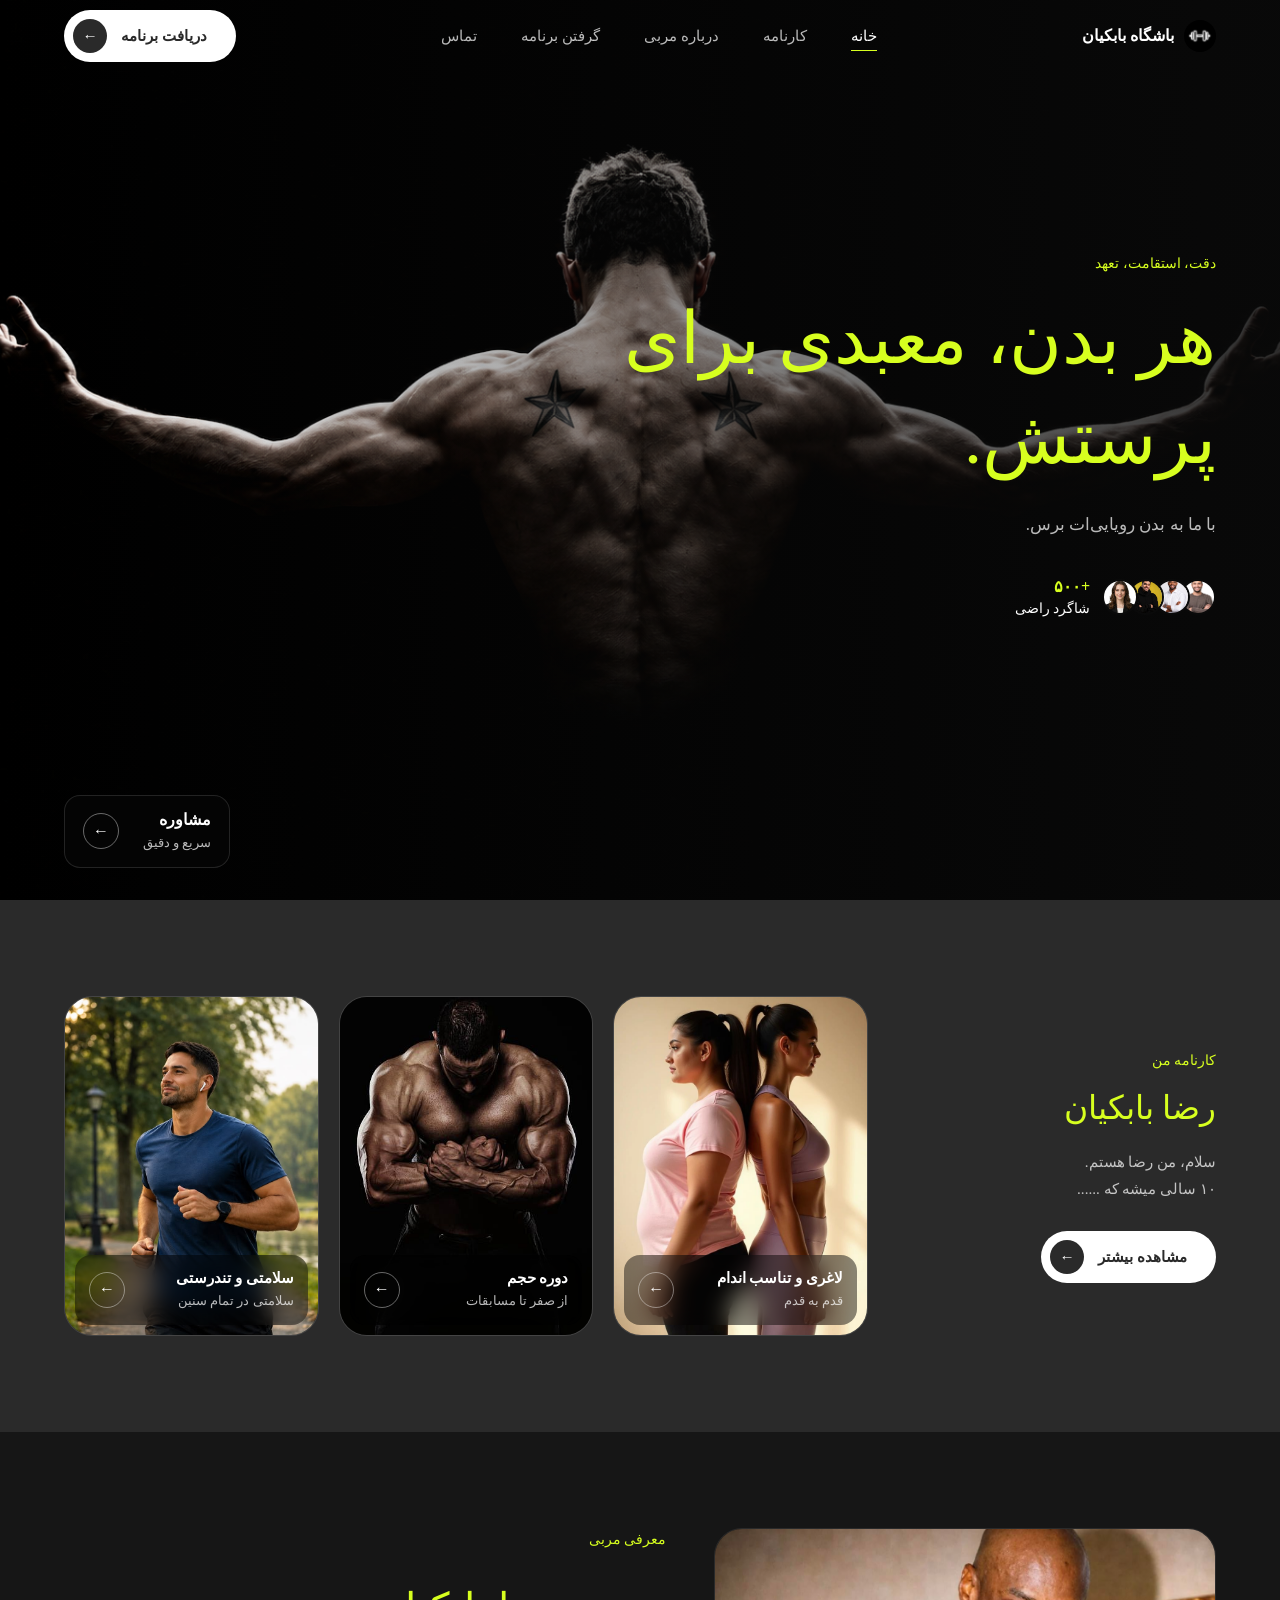
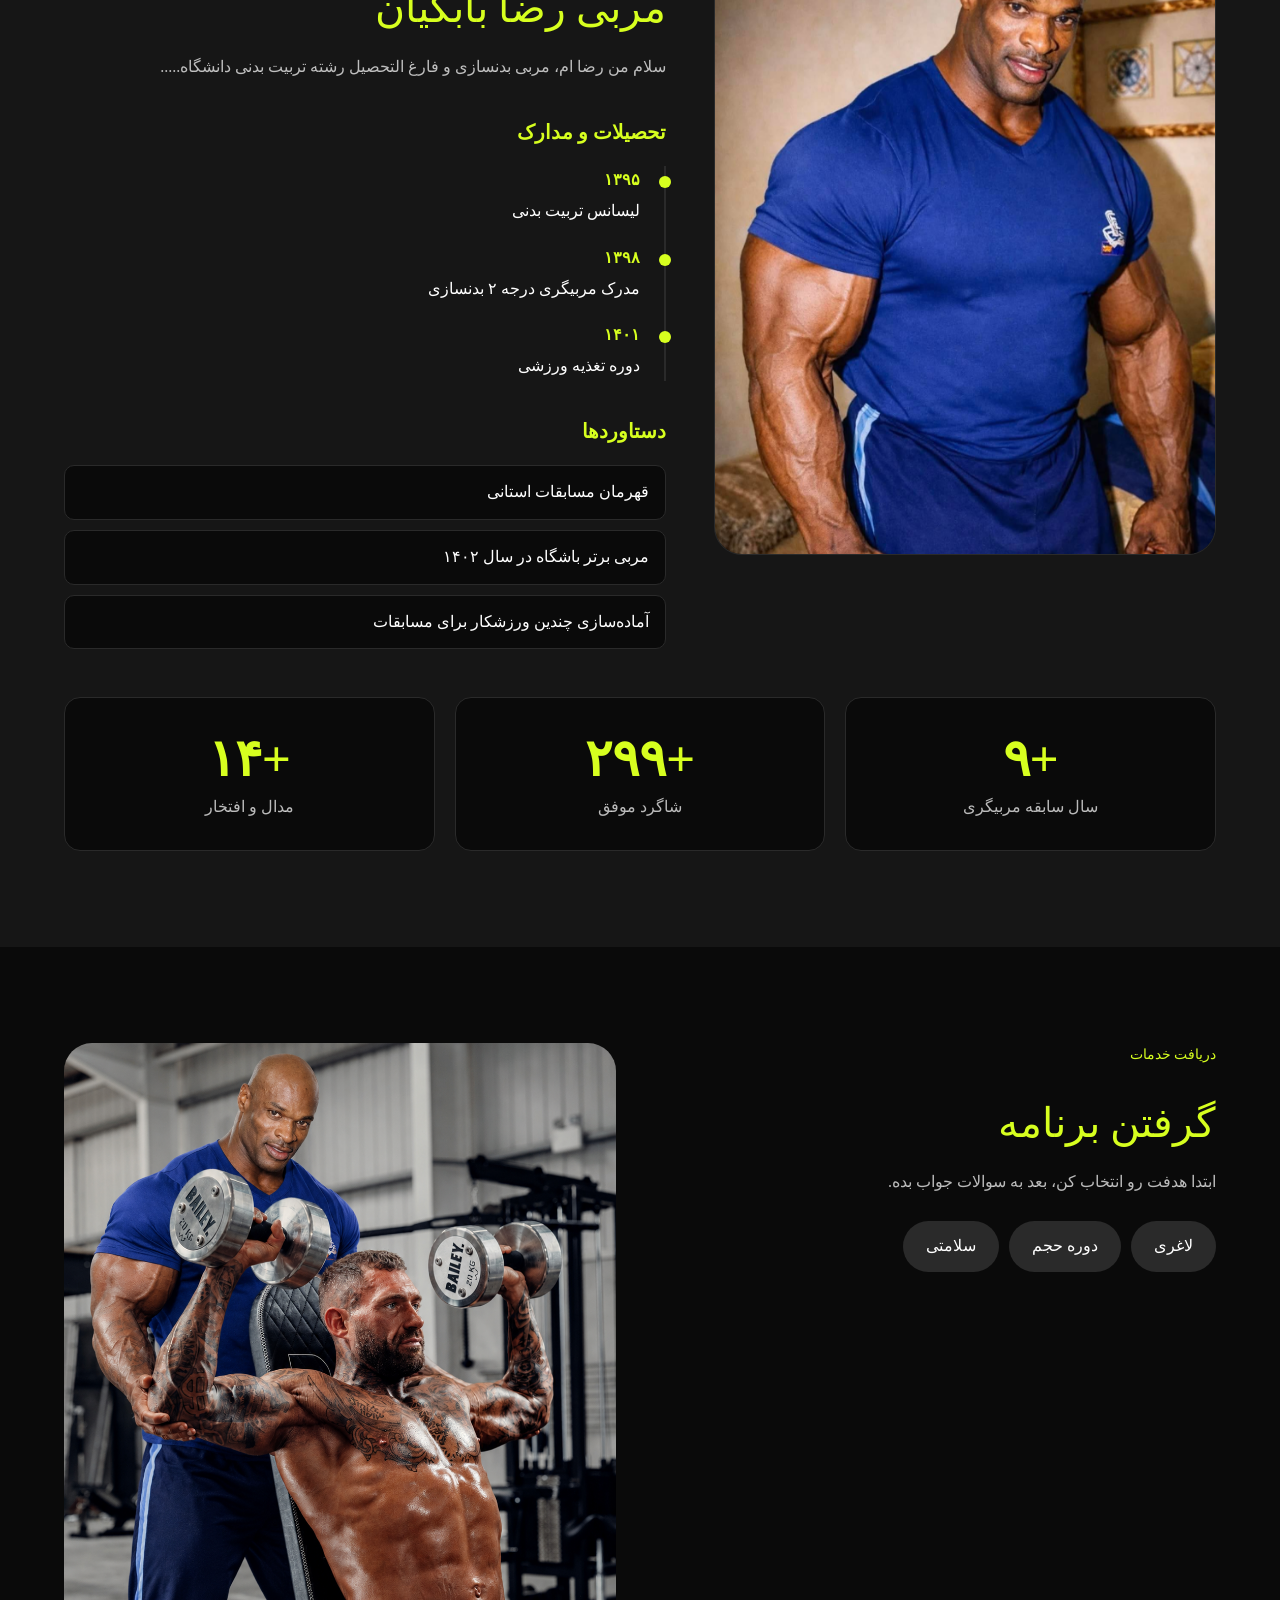
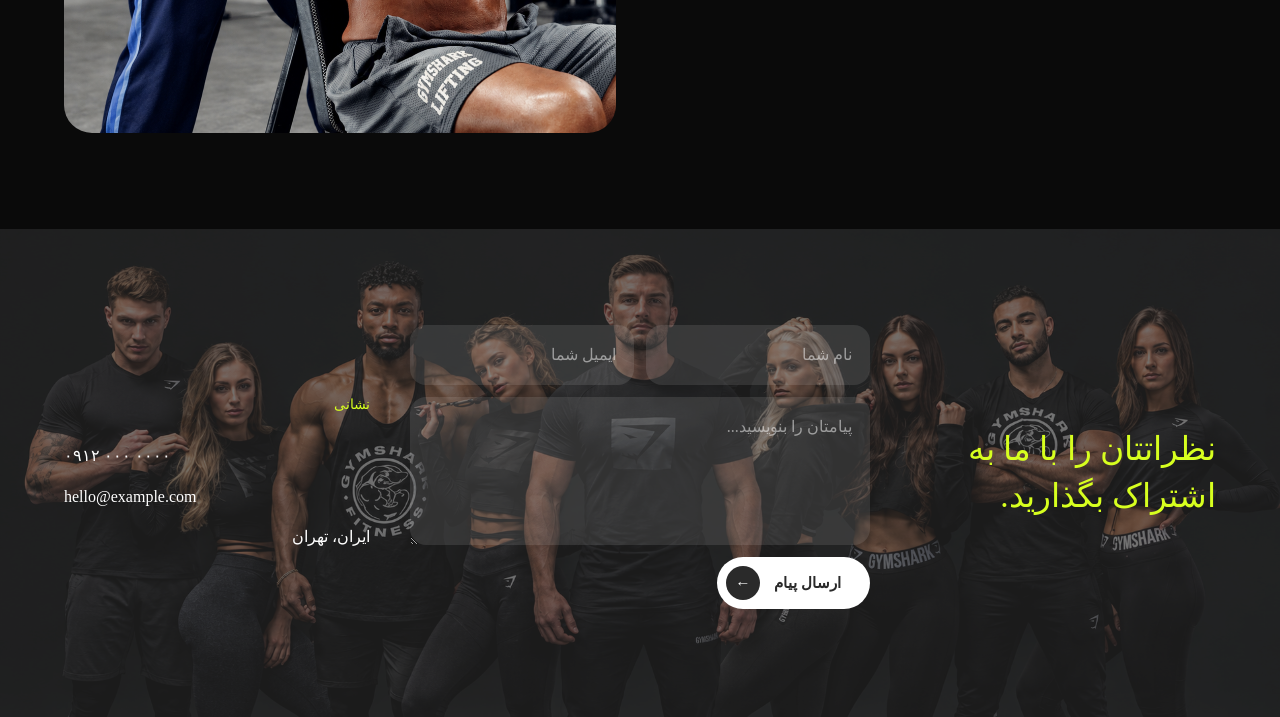
==== html/index.html @ 601b3864 "up" ====
<!DOCTYPE html>
<html lang="fa" dir="rtl">
<head>
  <meta charset="UTF-8">
  <meta name="viewport" content="width=device-width, initial-scale=1.0">
  <title>باشگاه بابکیان</title>
  <meta name="description" content="باشگاه یاور؛ مشاوره و برنامه ورزشی آنلاین برای لاغری، حجم و سلامتی.">
  <link rel="preload" href="../css/BYekan.ttf" as="font" type="font/ttf" crossorigin>
  <link rel="stylesheet" href="../css/index-style.css">
</head>
<body>

  <!-- هدر -->
  <header class="site-header">
    <a href="#home" class="logo">
      <img src="../pic/logo.jpg" alt="" class="logo-icon" width="32" height="32">
      <span>باشگاه بابکیان</span>
    </a>

    <button type="button" class="nav-toggle" aria-expanded="false" aria-controls="mainNav" aria-label="باز کردن منو">
      <span></span><span></span><span></span>
    </button>

    <nav class="main-nav" id="mainNav" aria-label="منوی اصلی">
      <ul>
        <li><a href="#home">خانه</a></li>
        <li><a href="#projects">کارنامه</a></li>
        <li><a href="#coach">درباره مربی</a></li>
        <li><a href="#plan">گرفتن برنامه</a></li>
        <li><a href="#contact">تماس</a></li>
        <li class="nav-cta"><a href="#plan" class="btn btn-light">دریافت برنامه</a></li>
      </ul>
    </nav>

    <a href="#plan" class="btn btn-light header-cta">دریافت برنامه</a>
  </header>

  <main>

    <!-- 1. HERO -->
    <section class="hero" id="home">
      <img src="../pic/hiro- section-banner.png" alt="" class="hero-bg" fetchpriority="high">

      <div class="hero-content">
        <p class="eyebrow">دقت، استقامت، تعهد</p>
        <h1>هر بدن، معبدی برای پرستش.</h1>
        <p class="hero-text">با ما به بدن رویایی‌ات برس.</p>

        <div class="clients-badge">
          <div class="avatars">
            <img src="../pic/h1.jpg" alt="" width="36" height="36">
            <img src="../pic/h2.jpg" alt="" width="36" height="36">
            <img src="../pic/h3.jpg" alt="" width="36" height="36">
            <img src="../pic/h4.jpg" alt="" width="36" height="36">
          </div>
          <p><strong>+۵۰۰</strong> شاگرد راضی</p>
        </div>
      </div>

      <a href="#plan" class="hero-card">
        <div>
          <h3>مشاوره</h3>
          <p>سریع و دقیق</p>
        </div>
        <span class="arrow" aria-hidden="true">←</span>
      </a>
    </section>

    <!-- 2. کارنامه -->
    <section class="projects" id="projects">
      <div class="projects-intro">
        <p class="eyebrow">کارنامه من</p>
        <h2>رضا بابکیان</h2>
        <p>سلام، من رضا هستم.<br>۱۰ سالی میشه که ......</p>
        <a href="#coach" class="btn btn-light">مشاهده بیشتر</a>
      </div>

      <div class="projects-grid">
        <article class="project-card">
          <img src="../pic/لاغری.jpg" alt="دوره لاغری و تناسب اندام" loading="lazy">
          <div class="project-info">
            <div>
              <h3>لاغری و تناسب اندام</h3>
              <p>قدم به قدم</p>
            </div>
            <a href="#plan" class="arrow" data-goal="weight-loss" aria-label="گرفتن برنامه لاغری">←</a>
          </div>
        </article>

        <article class="project-card">
          <img src="../pic/حجم.jpg" alt="دوره حجم" loading="lazy">
          <div class="project-info">
            <div>
              <h3>دوره حجم</h3>
              <p>از صفر تا مسابقات</p>
            </div>
            <a href="#plan" class="arrow" data-goal="muscle-gain" aria-label="گرفتن برنامه حجم">←</a>
          </div>
        </article>

        <article class="project-card">
          <img src="../pic/سلامتی.jpg" alt="دوره سلامتی و تندرستی" loading="lazy">
          <div class="project-info">
            <div>
              <h3>سلامتی و تندرستی</h3>
              <p>سلامتی در تمام سنین</p>
            </div>
            <a href="#plan" class="arrow" data-goal="health" aria-label="گرفتن برنامه سلامتی">←</a>
          </div>
        </article>
      </div>
    </section>

    <!-- 3. معرفی مربی -->
    <section class="coach" id="coach">
      <div class="coach-photo">
        <img src="../pic/couch.jpg" alt="مربی برخورداری، مربی بدنسازی و ووشو ساندا" loading="lazy">
      </div>

      <div class="coach-info">
        <p class="eyebrow">معرفی مربی</p>
        <h2>مربی رضا بابکیان</h2>
        <p class="coach-bio">سلام من رضا ام، مربی بدنسازی و فارغ التحصیل رشته تربیت بدنی دانشگاه.....</p>

        <h3>تحصیلات و مدارک</h3>
        <ul class="timeline">
          <li><span class="year">۱۳۹۵</span><p>لیسانس تربیت بدنی </p></li>
          <li><span class="year">۱۳۹۸</span><p>مدرک مربیگری درجه ۲ بدنسازی </p></li>
          <li><span class="year">۱۴۰۱</span><p>دوره تغذیه ورزشی </p></li>
        </ul>

        <h3>دستاوردها</h3>
        <ul class="achievements">
          <li>قهرمان مسابقات استانی </li>
          <li>مربی برتر باشگاه در سال ۱۴۰۲ </li>
          <li>آماده‌سازی چندین ورزشکار برای مسابقات </li>
        </ul>
      </div>

      <div class="coach-stats">
        <div class="stat">
          <p class="stat-number"><span class="count" data-target="10">۱۰</span>+</p>
          <p class="stat-label">سال سابقه مربیگری</p>
        </div>
        <div class="stat">
          <p class="stat-number"><span class="count" data-target="300">۳۰۰</span>+</p>
          <p class="stat-label">شاگرد موفق</p>
        </div>
        <div class="stat">
          <p class="stat-number"><span class="count" data-target="15">۱۵</span>+</p>
          <p class="stat-label">مدال و افتخار</p>
        </div>
      </div>
    </section>

    <!-- 4. گرفتن برنامه -->
    <section class="plan" id="plan">
      <div class="plan-content">
        <p class="eyebrow">دریافت خدمات</p>
        <h2>گرفتن برنامه</h2>
        <p class="plan-lead">ابتدا هدفت رو انتخاب کن، بعد به سوالات جواب بده.</p>

        <div class="goal-menu" role="group" aria-label="هدف تمرینی">
          <button type="button" class="goal-btn" data-goal="weight-loss" aria-pressed="false">لاغری</button>
          <button type="button" class="goal-btn" data-goal="muscle-gain" aria-pressed="false">دوره حجم</button>
          <button type="button" class="goal-btn" data-goal="health" aria-pressed="false">سلامتی</button>
        </div>

        <form class="plan-form" id="planForm" hidden>
          <fieldset class="common">
            <legend class="sr-only">اطلاعات شما</legend>
            <input type="text" name="name" placeholder="نام و نام خانوادگی" autocomplete="name" required>
            <input type="tel" name="phone" placeholder="شماره تماس" autocomplete="tel" inputmode="tel" required>
            <input type="number" name="age" placeholder="سن" inputmode="numeric" min="10" max="90" required>
            <input type="number" name="height" placeholder="قد (سانتی‌متر)" inputmode="numeric" min="120" max="230" required>
            <input type="number" name="weight" placeholder="وزن (کیلوگرم)" inputmode="decimal" min="30" max="250" required>
          </fieldset>

          <fieldset class="goal-fields" data-goal="weight-loss" hidden disabled>
            <legend class="sr-only">سوالات لاغری</legend>
            <input type="number" name="targetWeight" placeholder="وزن هدف (کیلوگرم)" inputmode="decimal" min="30" max="250" required>
            <select name="activity" required>
              <option value="">سطح فعالیت روزانه</option>
              <option>کم</option>
              <option>متوسط</option>
              <option>زیاد</option>
            </select>
            <textarea name="dietNotes" placeholder="حساسیت یا محدودیت غذایی (اختیاری)"></textarea>
          </fieldset>

          <fieldset class="goal-fields" data-goal="muscle-gain" hidden disabled>
            <legend class="sr-only">سوالات دوره حجم</legend>
            <select name="level" required>
              <option value="">سابقه تمرین با وزنه</option>
              <option>مبتدی</option>
              <option>متوسط</option>
              <option>حرفه‌ای</option>
            </select>
            <select name="days" required>
              <option value="">تعداد روز تمرین در هفته</option>
              <option>۳ روز</option>
              <option>۴ روز</option>
              <option>۵ روز</option>
            </select>
            <select name="place" required>
              <option value="">محل تمرین</option>
              <option>باشگاه</option>
              <option>خانه</option>
            </select>
          </fieldset>

          <fieldset class="goal-fields" data-goal="health" hidden disabled>
            <legend class="sr-only">سوالات سلامتی</legend>
            <textarea name="medical" placeholder="بیماری یا آسیب‌دیدگی (در صورت وجود)"></textarea>
            <select name="healthGoal" required>
              <option value="">هدف اصلی</option>
              <option>تناسب اندام عمومی</option>
              <option>کاهش درد و بهبود حرکات</option>
              <option>افزایش انرژی و انعطاف</option>
            </select>
            <select name="healthDays" required>
              <option value="">تعداد روز تمرین در هفته</option>
              <option>۲ تا ۳ روز</option>
              <option>۴ تا ۵ روز</option>
            </select>
          </fieldset>

          <button type="submit" class="plan-submit">ثبت درخواست</button>
          <p class="form-msg" id="formMsg" aria-live="polite"></p>
        </form>
      </div>

      <div class="plan-photo">
        <img src="../pic/real couch.png" alt="مربی برخورداری در حال تمرین با شاگرد" loading="lazy">
      </div>
    </section>

    <!-- 5. تماس -->
    <section class="contact" id="contact">
      <img src="../pic/Gymshark Team in Dramatic Studio Portrait.png" alt="" class="contact-bg" loading="lazy">

      <div class="contact-intro">
        <h2>نظراتتان را با ما به اشتراک بگذارید.</h2>
      </div>

      <form class="contact-form" id="contactForm" action="#" method="post">
        <label for="name" class="sr-only">نام شما</label>
        <input type="text" id="name" name="name" placeholder="نام شما" autocomplete="name" required>

        <label for="email" class="sr-only">ایمیل شما</label>
        <input type="email" id="email" name="email" placeholder="ایمیل شما" autocomplete="email" required>

        <label for="message" class="sr-only">پیام شما</label>
        <textarea id="message" name="message" placeholder="پیامتان را بنویسید..." rows="4" required></textarea>

        <button type="submit" class="btn btn-light">ارسال پیام</button>
        <p class="form-msg" id="contactMsg" aria-live="polite"></p>
      </form>

      <address class="contact-info">
        <p class="eyebrow">نشانی</p>
        <!-- این سه مورد رو با اطلاعات واقعی عوض کن -->
        <a href="tel:+989120000000">۰۹۱۲ ۰۰۰ ۰۰۰۰</a>
        <a href="mailto:hello@example.com">hello@example.com</a>
        <span>ایران، تهران</span>
      </address>
    </section>

  </main>

  <script src="../js/script.js" defer></script>
</body>
</html>
---- css/index-style.css ----
/* ---------- Font ---------- */
@font-face {
  font-family: 'helena';
  src: url('BYekan.ttf') format('truetype');
  font-display: swap;
}

:root {
  /* Colors */
  --color-bg: #0A0A0A;
  --color-card: #161616;
  --color-dark: #2A2A2A;
  --color-text: #D7FF1F;                    /* لیمویی: تیترها و تاکیدها */
  --color-muted: #0A0A0A;                   /* فقط برای متن روی دکمه‌های لیمویی */
  --color-light: #FFFFFF;
  --color-soft: rgb(255 255 255 / 0.72);    /* متن ثانویه روی پس‌زمینه تیره */
  --color-line: rgb(255 255 255 / 0.12);    /* خط و حاشیه روی پس‌زمینه تیره */
  --color-error: #ff6b6b;

  /* Corner radius */
  --radius-sm: 10px;
  --radius-md: 16px;
  --radius-lg: 28px;
  --radius-pill: 999px;

  /* Spacing */
  --page-padding-x: 5%;
  --section-padding-y: clamp(56px, 9vw, 96px);
  --content-pad-x: max(var(--page-padding-x), calc((100vw - 1280px) / 2));
  --header-h: 72px;
}

/* ---------- Reset & base ---------- */
*,
*::before,
*::after {
  box-sizing: border-box;
  margin: 0;
  padding: 0;
}

html {
  scroll-behavior: smooth;
  scroll-padding-top: var(--header-h);
}

body {
  font-family: 'helena';
  color: var(--color-light);
  background: var(--color-bg);
  line-height: 1.8;
}

img {
  display: block;
  max-width: 100%;
}

a {
  color: inherit;
  text-decoration: none;
}

ul {
  list-style: none;
}

button,
input,
select,
textarea {
  font: inherit;
  color: inherit;
}

:focus-visible {
  outline: 2px solid var(--color-text);
  outline-offset: 3px;
}

[hidden] {
  display: none !important;
}

.sr-only {
  position: absolute;
  width: 1px;
  height: 1px;
  padding: 0;
  margin: -1px;
  overflow: hidden;
  clip: rect(0, 0, 0, 0);
  white-space: nowrap;
  border: 0;
}

/* ---------- Shared ---------- */
.eyebrow {
  margin-bottom: 12px;
  font-size: 0.85rem;
  color: var(--color-text);
}

h1,
h2 {
  font-weight: 500;
  line-height: 1.4;
  color: var(--color-text);
}

h2 {
  font-size: clamp(1.8rem, 3.2vw, 2.6rem);
}

.btn {
  display: inline-flex;
  justify-content: center;
  align-items: center;
  gap: 14px;
  width: fit-content;
  padding-block: 8px;
  padding-inline: 28px 8px;
  border: 1px solid transparent;
  border-radius: var(--radius-pill);
  font-size: 0.95rem;
  font-weight: 600;
  cursor: pointer;
  transition: transform 0.2s ease, opacity 0.2s ease;
}

.btn:hover {
  transform: translateY(-2px);
  opacity: 0.9;
}

.btn::after {
  content: "←";
  display: grid;
  place-items: center;
  width: 34px;
  height: 34px;
  border-radius: 50%;
}

.btn-light {
  background: var(--color-light);
  color: var(--color-dark);
}

.btn-light::after {
  background: var(--color-dark);
  color: var(--color-light);
}

.arrow {
  display: flex;
  justify-content: center;
  align-items: center;
  flex-shrink: 0;
  width: 36px;
  height: 36px;
  border: 1px solid rgb(255 255 255 / 0.4);
  border-radius: 50%;
  transition: background 0.2s ease, color 0.2s ease, border-color 0.2s ease;
}

.arrow:hover {
  background: var(--color-text);
  border-color: var(--color-text);
  color: var(--color-muted);
}

.form-msg {
  color: var(--color-text);
  text-align: center;
}

.form-msg.error {
  color: var(--color-error);
}

/* فیلدهای مشترک دو فرم */
.plan-form input,
.plan-form select,
.plan-form textarea,
.contact-form input,
.contact-form textarea {
  width: 100%;
  padding: 12px 16px;
  background: var(--color-bg);
  border: 1px solid var(--color-dark);
  border-radius: var(--radius-sm);
}

.plan-form ::placeholder,
.contact-form ::placeholder {
  color: var(--color-light);
  opacity: 0.5;
}

/* عدد و شماره و ایمیل چپ‌به‌راست تایپ میشن ولی راست‌چین دیده میشن */
input[type="tel"],
input[type="number"],
input[type="email"] {
  direction: ltr;
  text-align: right;
}

input[type="number"] {
  -moz-appearance: textfield;
  appearance: textfield;
}

input[type="number"]::-webkit-outer-spin-button,
input[type="number"]::-webkit-inner-spin-button {
  -webkit-appearance: none;
  margin: 0;
}

/* ==========================================================
   هدر
   ========================================================== */
.site-header {
  position: fixed;
  inset: 0 0 auto 0;
  z-index: 100;
  display: flex;
  align-items: center;
  gap: 24px;
  height: var(--header-h);
  padding-inline: var(--content-pad-x);
  transition: background 0.3s ease;
}

.site-header.scrolled,
.site-header.open {
  background: rgb(10 10 10 / 0.88);
  -webkit-backdrop-filter: blur(14px);
  backdrop-filter: blur(14px);
  box-shadow: 0 1px 0 var(--color-line);
}

.logo {
  display: flex;
  align-items: center;
  flex-shrink: 0;
  gap: 10px;
  font-weight: 600;
}

.logo-icon {
  width: 32px;
  height: 32px;
  border-radius: 50%;
  object-fit: cover;
}

.main-nav {
  flex: 1;
}

.main-nav ul {
  display: flex;
  justify-content: center;
  gap: clamp(20px, 3.5vw, 44px);
}

.main-nav a:not(.btn) {
  padding-bottom: 6px;
  font-size: 0.95rem;
  color: var(--color-soft);
  border-bottom: 1px solid transparent;
  transition: color 0.2s ease, border-color 0.2s ease;
}

.main-nav a:not(.btn).active,
.main-nav a:not(.btn):hover {
  color: var(--color-light);
  border-bottom-color: var(--color-text);
}

.nav-cta,
.nav-toggle {
  display: none;
}

.nav-toggle {
  flex-direction: column;
  justify-content: center;
  gap: 5px;
  width: 44px;
  height: 44px;
  padding: 0 11px;
  background: none;
  border: 1px solid var(--color-line);
  border-radius: var(--radius-sm);
  cursor: pointer;
}

.nav-toggle span {
  display: block;
  height: 2px;
  background: var(--color-light);
  border-radius: 2px;
  transition: transform 0.25s ease, opacity 0.25s ease;
}

.site-header.open .nav-toggle span:nth-child(1) { transform: translateY(7px) rotate(45deg); }
.site-header.open .nav-toggle span:nth-child(2) { opacity: 0; }
.site-header.open .nav-toggle span:nth-child(3) { transform: translateY(-7px) rotate(-45deg); }

/* ==========================================================
   1. HERO
   ========================================================== */
.hero {
  position: relative;
  display: flex;
  flex-direction: column;
  justify-content: center;
  min-height: 100vh;
  min-height: 100svh;
  overflow: hidden;
}

.hero-bg {
  position: absolute;
  inset: 0;
  width: 100%;
  height: 100%;
  object-fit: cover;
}

.hero::before {
  content: "";
  position: absolute;
  inset: 0;
  z-index: 1;
  background: linear-gradient(270deg, rgb(10 10 10 / 0.85), rgb(10 10 10 / 0.25) 70%, transparent);
}

.hero-content {
  position: relative;
  z-index: 2;
  width: min(640px, calc(100% - 2 * var(--content-pad-x)));
  margin-inline-start: var(--content-pad-x);
  padding: calc(var(--header-h) + 48px) 0 150px;
}

.hero-content h1 {
  margin-bottom: 20px;
  font-size: clamp(2.4rem, 6vw, 4.5rem);
}

.hero-text {
  max-width: 380px;
  margin-bottom: 36px;
  font-size: 1.05rem;
  color: var(--color-soft);
}

.clients-badge {
  display: flex;
  align-items: center;
  gap: 12px;
  font-size: 0.85rem;
  line-height: 1.4;
}

.clients-badge strong {
  display: block;
  font-size: 1rem;
  color: var(--color-text);
}

.avatars {
  display: flex;
}

.avatars img {
  width: 36px;
  height: 36px;
  margin-inline-start: -10px;
  border: 2px solid var(--color-bg);
  border-radius: 50%;
  object-fit: cover;
}

.avatars img:first-child {
  margin-inline-start: 0;
}

.hero-card {
  position: absolute;
  inset-inline-end: var(--content-pad-x);
  bottom: 32px;
  z-index: 2;
  display: flex;
  align-items: center;
  gap: 24px;
  padding: 12px 18px;
  background: rgb(10 10 10 / 0.45);
  border: 1px solid var(--color-line);
  border-radius: var(--radius-md);
  -webkit-backdrop-filter: blur(14px);
  backdrop-filter: blur(14px);
}

.hero-card h3 {
  font-size: 1rem;
  font-weight: 600;
  line-height: 1.5;
}

.hero-card p {
  font-size: 0.8rem;
  color: var(--color-soft);
}

/* ==========================================================
   2. کارنامه
   ========================================================== */
.projects {
  display: grid;
  grid-template-columns: minmax(220px, 300px) 1fr;
  gap: 48px;
  align-items: center;
  padding: var(--section-padding-y) var(--content-pad-x);
  background: var(--color-dark);
}

.projects-intro h2 {
  margin-bottom: 16px;
  font-size: clamp(1.8rem, 2.6vw, 2.4rem);
}

.projects-intro > p:not(.eyebrow) {
  margin-bottom: 28px;
  font-size: 0.95rem;
  color: var(--color-soft);
}

.projects-grid {
  display: grid;
  grid-template-columns: repeat(3, 1fr);
  gap: 20px;
}

.project-card {
  position: relative;
  aspect-ratio: 3 / 4;
  overflow: hidden;
  border: 1px solid var(--color-line);
  border-radius: var(--radius-lg);
}

.project-card img {
  position: absolute;
  inset: 0;
  width: 100%;
  height: 100%;
  object-fit: cover;
  transition: transform 0.5s ease;
}

.project-card:hover img {
  transform: scale(1.05);
}

.project-info {
  position: absolute;
  inset: auto 10px 10px 10px;
  display: flex;
  align-items: center;
  justify-content: space-between;
  gap: 10px;
  padding: 12px 14px;
  background: rgb(0 0 0 / 0.45);
  border-radius: var(--radius-md);
  -webkit-backdrop-filter: blur(12px);
  backdrop-filter: blur(12px);
}

.project-info h3 {
  font-size: 0.95rem;
  font-weight: 600;
  line-height: 1.5;
}

.project-info p {
  font-size: 0.8rem;
  color: var(--color-soft);
}

/* ==========================================================
   3. معرفی مربی
   ========================================================== */
.coach {
  display: grid;
  grid-template-columns: 1fr 1.2fr;
  gap: 48px;
  align-items: start;
  padding: var(--section-padding-y) var(--content-pad-x);
  background: var(--color-card);
}

.coach-photo,
.plan-photo {
  /* position: sticky; */
  top: calc(var(--header-h) + 24px);
}

.coach-photo img,
.plan-photo img {
  width: 100%;
  aspect-ratio: 4 / 5;
  object-fit: cover;
  border-radius: var(--radius-lg);
}

.coach-photo img {
  border: 1px solid var(--color-dark);
}

.coach-info {
  display: flex;
  flex-direction: column;
  gap: 16px;
}

.coach-info h3 {
  margin-top: 16px;
  font-size: 1.25rem;
  color: var(--color-text);
}

.coach-bio {
  color: var(--color-soft);
}

.timeline {
  display: flex;
  flex-direction: column;
  gap: 18px;
  padding-inline-start: 24px;
  border-inline-start: 2px solid var(--color-dark);
}

.timeline li {
  position: relative;
  display: flex;
  flex-direction: column;
  gap: 2px;
}

.timeline li::before {
  content: "";
  position: absolute;
  inset-inline-start: -31px;
  top: 10px;
  width: 12px;
  height: 12px;
  background: var(--color-text);
  border-radius: var(--radius-pill);
}

.timeline .year {
  font-weight: 700;
  color: var(--color-text);
}

.achievements {
  display: grid;
  gap: 10px;
}

.achievements li {
  padding: 12px 16px;
  background: var(--color-bg);
  border: 1px solid var(--color-dark);
  border-radius: var(--radius-sm);
}

.coach-stats {
  grid-column: 1 / -1;
  display: grid;
  grid-template-columns: repeat(auto-fit, minmax(160px, 1fr));
  gap: 20px;
}

.stat {
  padding: 28px 16px;
  text-align: center;
  background: var(--color-bg);
  border: 1px solid var(--color-dark);
  border-radius: var(--radius-md);
}

.stat-number {
  direction: ltr;
  font-size: clamp(2rem, 5vw, 3.2rem);
  font-weight: 700;
  line-height: 1.3;
  color: var(--color-text);
}

.stat-label {
  color: var(--color-soft);
}

/* ==========================================================
   4. گرفتن برنامه
   ========================================================== */
.plan {
  display: grid;
  grid-template-columns: 1fr 1fr;
  gap: 48px;
  align-items: start;
  padding: var(--section-padding-y) var(--content-pad-x);
}

.plan-content {
  display: flex;
  flex-direction: column;
  gap: 16px;
}

.plan-lead {
  color: var(--color-soft);
}

.goal-menu {
  display: flex;
  flex-wrap: wrap;
  gap: 10px;
  margin-top: 8px;
}

.goal-btn {
  padding: 10px 22px;
  background: var(--color-dark);
  border: 1px solid transparent;
  border-radius: var(--radius-pill);
  cursor: pointer;
  transition: background-color 0.2s, color 0.2s, border-color 0.2s;
}

.goal-btn:hover {
  border-color: var(--color-text);
}

.goal-btn.active {
  background: var(--color-text);
  color: var(--color-muted);
}

.plan-form {
  display: flex;
  flex-direction: column;
  gap: 16px;
  padding: 24px;
  background: var(--color-card);
  border: 1px solid var(--color-dark);
  border-radius: var(--radius-lg);
}

.plan-form:not([hidden]),
.goal-fields:not([hidden]) {
  animation: fadeUp 0.35s ease;
}

@keyframes fadeUp {
  from { opacity: 0; transform: translateY(12px); }
  to   { opacity: 1; transform: none; }
}

.plan-form fieldset {
  display: grid;
  grid-template-columns: repeat(auto-fit, minmax(170px, 1fr));
  gap: 12px;
  min-width: 0;
  border: none;
}

.plan-form textarea {
  grid-column: 1 / -1;
  min-height: 90px;
  resize: vertical;
}

/* فلش سفارشی select */
.plan-form select {
  -webkit-appearance: none;
  appearance: none;
  padding-inline: 16px 40px;
  background-image: url("data:image/svg+xml,%3Csvg xmlns='http://www.w3.org/2000/svg' width='12' height='8' fill='none' stroke='%23D7FF1F' stroke-width='2'%3E%3Cpath d='M1 1l5 5 5-5'/%3E%3C/svg%3E");
  background-repeat: no-repeat;
  background-position: left 14px center;
}

.plan-form input:focus,
.plan-form select:focus,
.plan-form textarea:focus {
  outline: none;
  border-color: var(--color-text);
}

.plan-submit {
  padding: 14px;
  font-weight: 700;
  background: var(--color-text);
  color: var(--color-muted);
  border: none;
  border-radius: var(--radius-md);
  cursor: pointer;
  transition: background-color 0.2s;
}

.plan-submit:hover {
  background: var(--color-light);
}

.plan-submit:disabled {
  opacity: 0.6;
  cursor: wait;
}

/* ==========================================================
   5. تماس
   ========================================================== */
.contact {
  position: relative;
  display: grid;
  grid-template-columns: 1fr 1.5fr 1fr;
  gap: 40px;
  align-items: center;
  padding: var(--section-padding-y) var(--content-pad-x);
  background: var(--color-dark);
  overflow: hidden;
}

.contact-bg {
  position: absolute;
  inset: 0;
  width: 100%;
  height: 100%;
  object-fit: cover;
  opacity: 0.35;
}

.contact > :not(.contact-bg) {
  position: relative;
  z-index: 1;
}

.contact-intro h2 {
  font-size: clamp(1.6rem, 2.6vw, 2.2rem);
}

.contact-form {
  display: grid;
  grid-template-columns: 1fr 1fr;
  gap: 12px;
}

.contact-form input,
.contact-form textarea {
  padding: 16px 18px;
  background: rgb(255 255 255 / 0.1);
  border: none;
  border-radius: var(--radius-md);
}

.contact-form textarea {
  grid-column: 1 / -1;
  min-height: 120px;
  resize: vertical;
}

.contact-form button,
.contact-form .form-msg {
  grid-column: 1 / -1;
}

.contact-form button {
  justify-self: start;
}

.contact-form input:focus,
.contact-form textarea:focus {
  outline: 1px solid var(--color-light);
}

.contact-info {
  display: flex;
  flex-direction: column;
  gap: 12px;
  font-style: normal;
}

.contact-info a,
.contact-info span {
  unicode-bidi: plaintext;
}

/* ==========================================================
   RESPONSIVE
   ========================================================== */
@media (max-width: 1024px) {
  .projects {
    grid-template-columns: 1fr;
    gap: 32px;
  }

  .contact {
    grid-template-columns: 1fr;
  }
}

@media (max-width: 900px) {
  .coach,
  .plan {
    grid-template-columns: 1fr;
    gap: 32px;
  }

  .coach-photo,
  .plan-photo {
    position: static;
  }

  .coach-photo img,
  .plan-photo img {
    aspect-ratio: 4 / 3;
  }
}

@media (max-width: 768px) {
  /* منوی موبایل */
  .nav-toggle {
    display: flex;
    margin-inline-start: auto;
  }

  .header-cta {
    display: none;
  }

  .main-nav {
    display: none;
    position: absolute;
    top: 100%;
    inset-inline: 0;
    flex: none;
    padding: 8px var(--page-padding-x) 24px;
    background: rgb(10 10 10 / 0.96);
    border-bottom: 1px solid var(--color-line);
  }

  .site-header.open .main-nav {
    display: block;
  }

  .main-nav ul {
    flex-direction: column;
    align-items: stretch;
    gap: 0;
  }

  .main-nav li a:not(.btn) {
    display: block;
    padding: 14px 0;
    font-size: 1rem;
    border-bottom: 1px solid var(--color-line);
  }

  .main-nav li a:not(.btn).active {
    color: var(--color-text);
    border-bottom-color: var(--color-text);
  }

  .nav-cta {
    display: block;
    margin-top: 20px;
  }

  .hero::before {
    background: rgb(10 10 10 / 0.6);
  }

  .hero-content {
    padding-top: calc(var(--header-h) + 24px);
  }

  .hero-card {
    inset-inline: var(--page-padding-x);
    justify-content: space-between;
  }

  /* کارنامه: اسلایدر افقی */
  .projects-grid {
    grid-template-columns: none;
    grid-auto-flow: column;
    grid-auto-columns: 78%;
    gap: 16px;
    margin-inline: calc(-1 * var(--page-padding-x));
    padding: 0 var(--page-padding-x) 12px;
    overflow-x: auto;
    scroll-snap-type: x mandatory;
    scrollbar-width: none;
  }

  .projects-grid::-webkit-scrollbar {
    display: none;
  }

  .project-card {
    scroll-snap-align: center;
  }

  .plan-form {
    padding: 18px;
  }

  .contact-form {
    grid-template-columns: 1fr;
  }
}

@media (prefers-reduced-motion: reduce) {
  *,
  *::before,
  *::after {
    animation: none !important;
    transition: none !important;
    scroll-behavior: auto !important;
  }
}
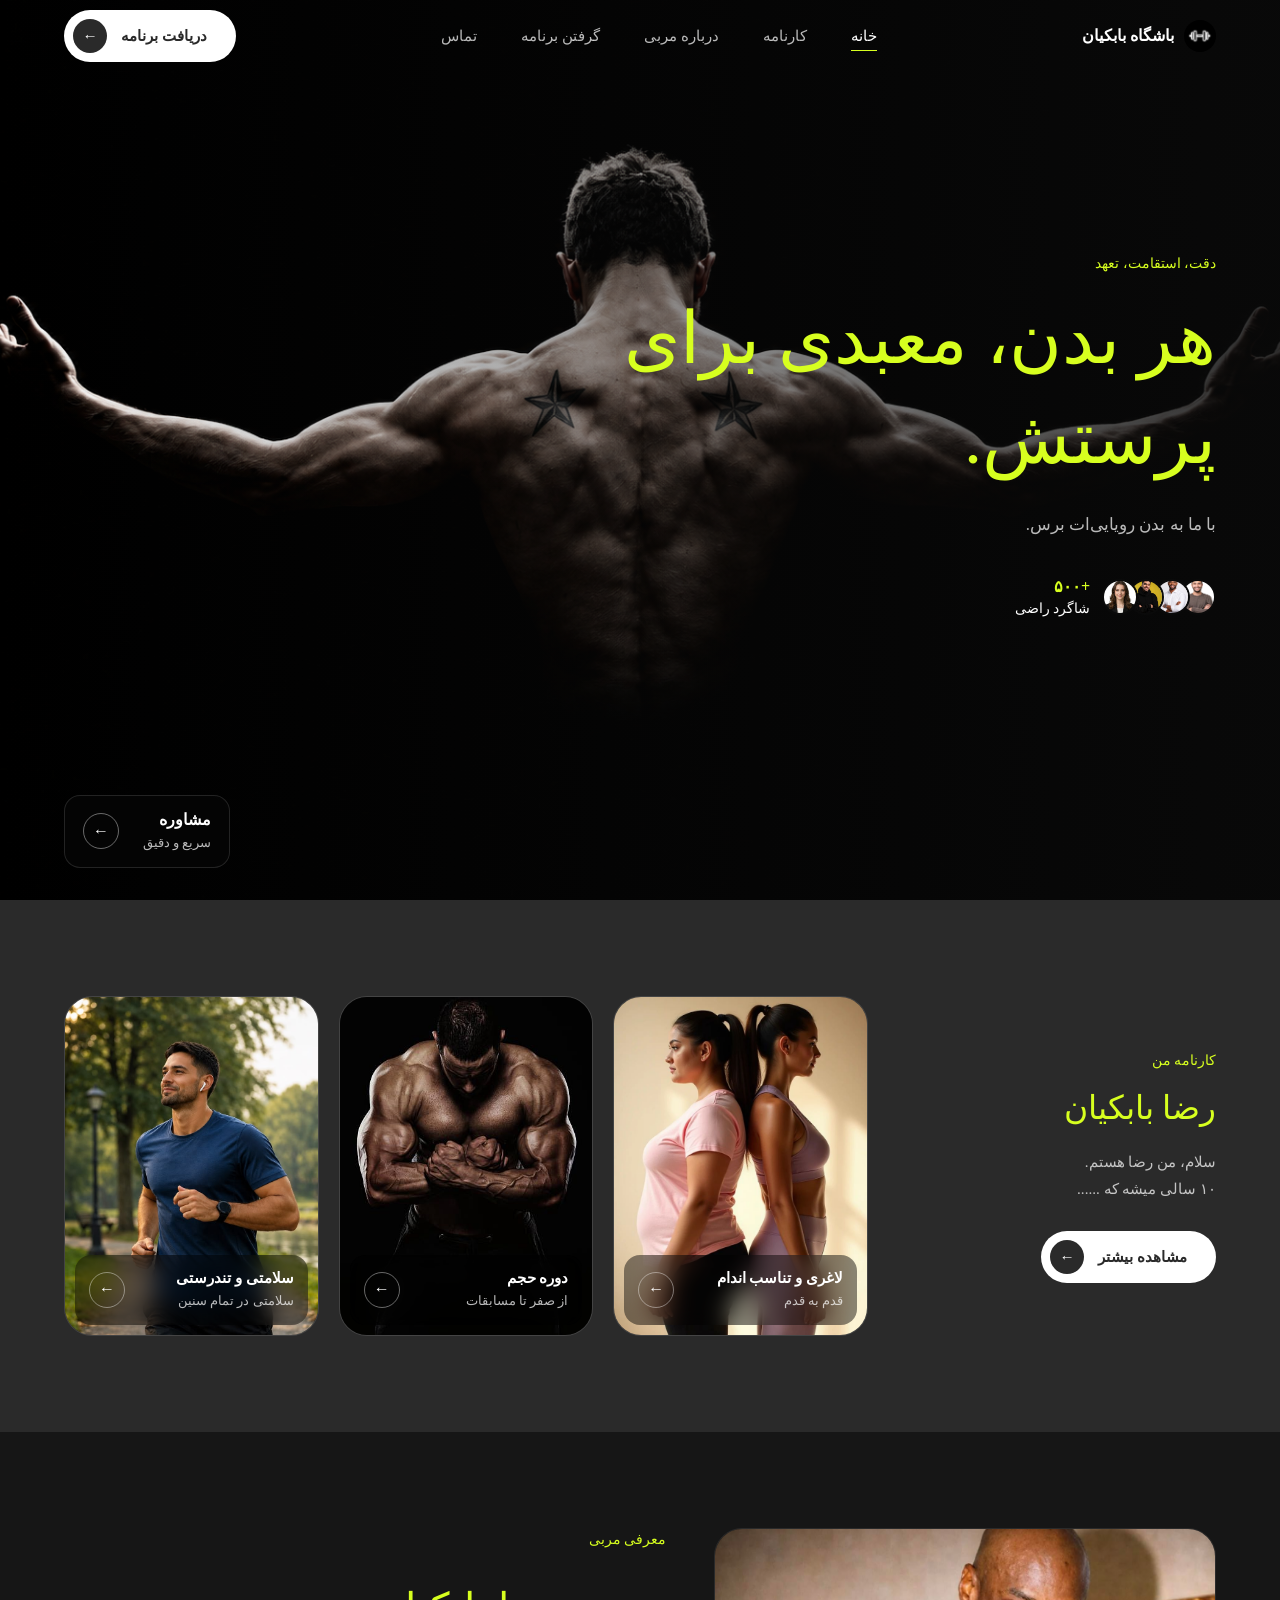
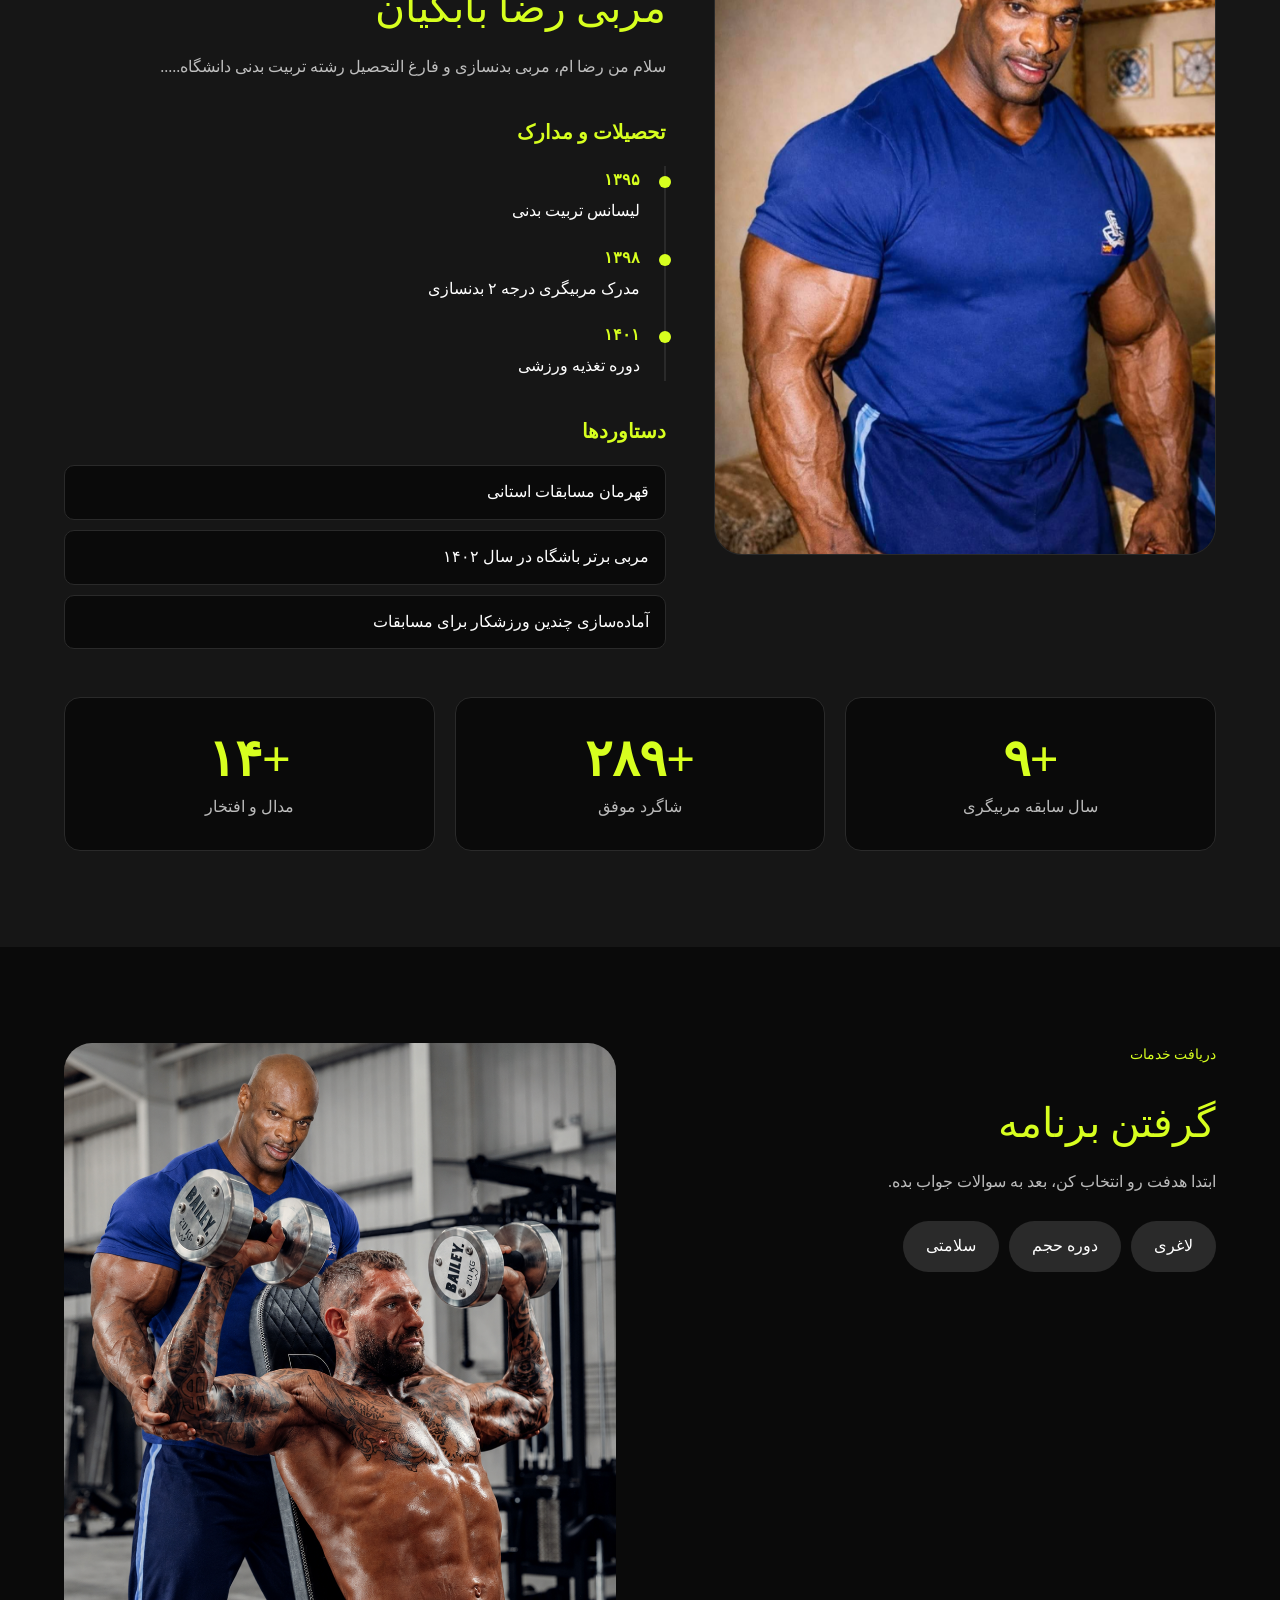
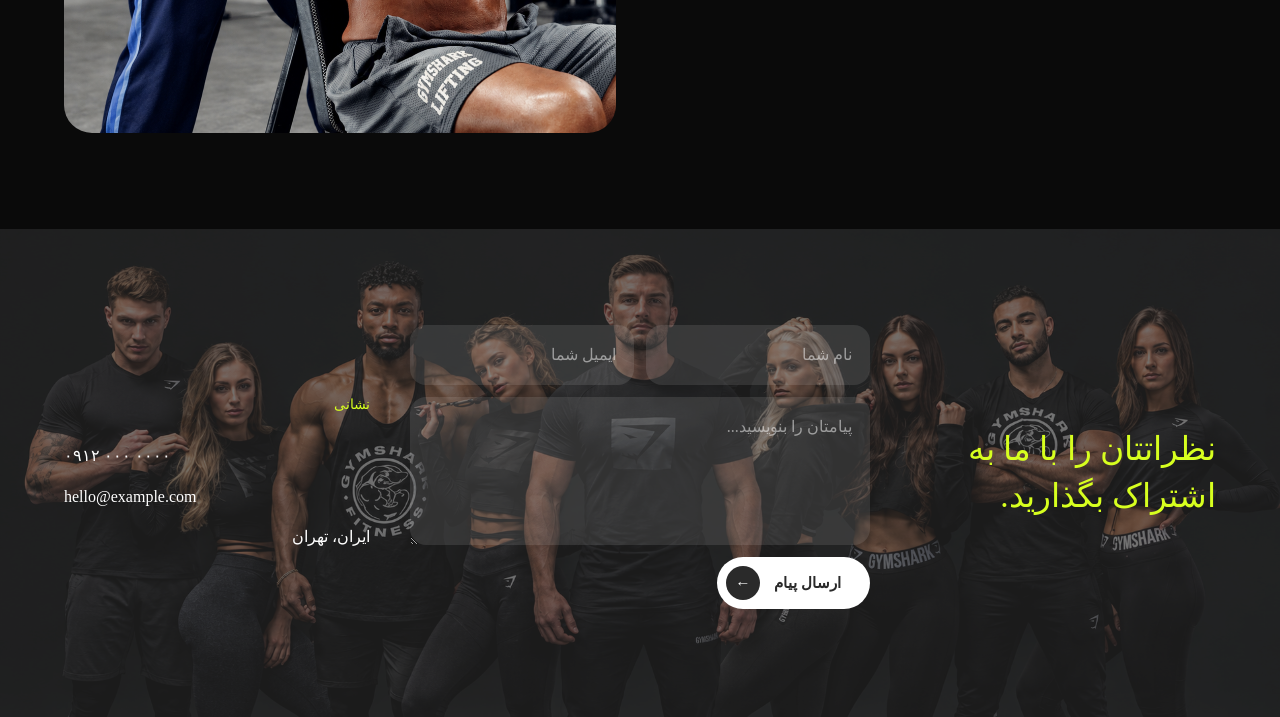
==== commit 82f0354b: "Update index.html" ====
--- a/html/index.html
+++ b/html/index.html
@@ -268,6 +268,6 @@
 
   </main>
 
-  <script src="../js/script.js" defer></script>
+  <script src="../js/script.js" ></script>
 </body>
 </html>
